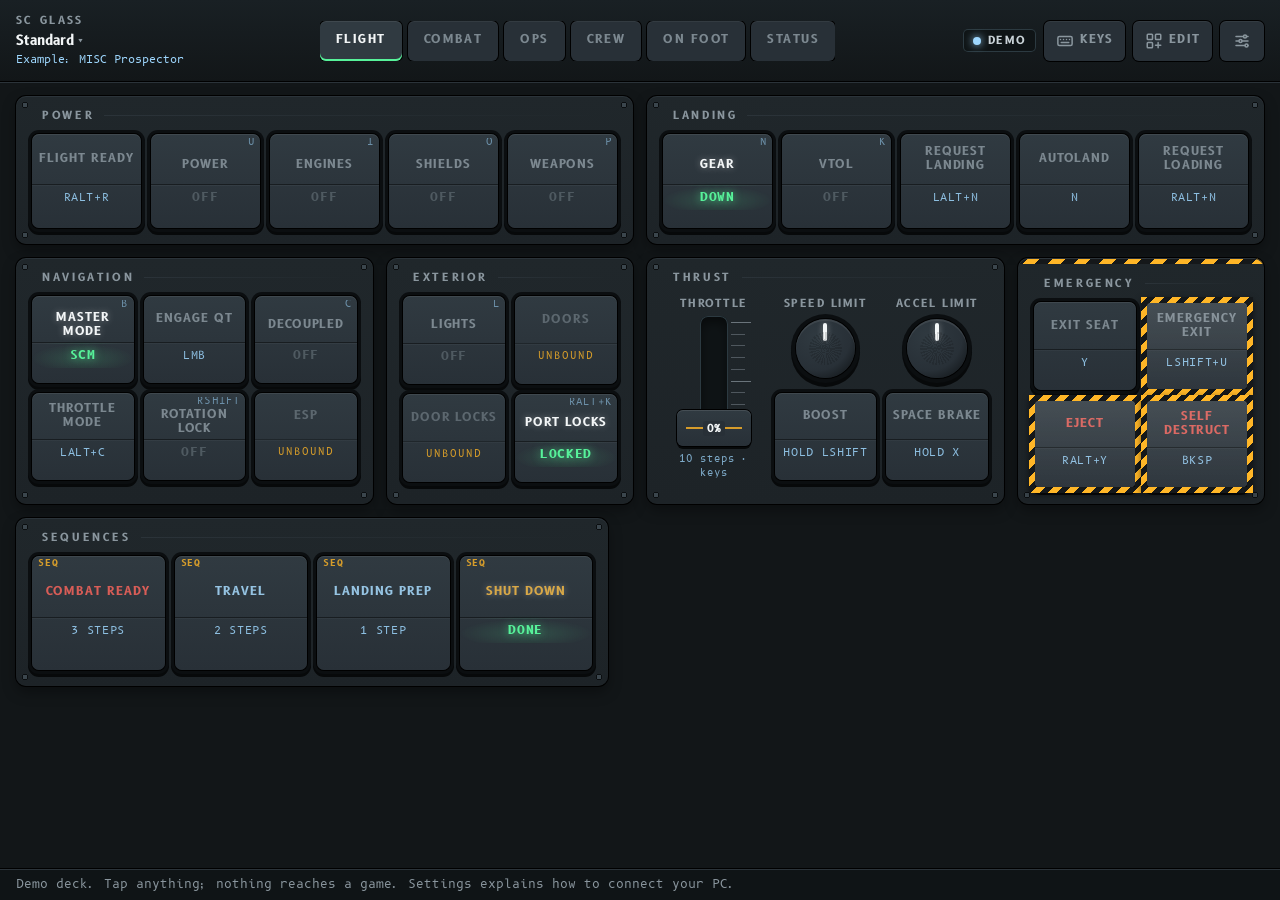
==== web/index.html @ 46be1217 "SC Glass 2: touch control deck for Star Citizen A GameGlass-style deck for tablets, phones and PC to" ====
<!doctype html>
<html lang="en">
<head>
<meta charset="utf-8">
<title>SC Glass</title>
<meta name="claude:viewport-fit-sides" content="cover">
<meta name="viewport" content="width=device-width, initial-scale=1, viewport-fit=cover, user-scalable=no">
<meta name="theme-color" content="#121618">
<meta name="apple-mobile-web-app-capable" content="yes">
<meta name="mobile-web-app-capable" content="yes">
<meta name="apple-mobile-web-app-status-bar-style" content="black-translucent">
<meta name="apple-mobile-web-app-title" content="SC Glass">
<link rel="manifest" href="manifest.webmanifest">
<link rel="icon" href="icon.svg" type="image/svg+xml">
<link rel="apple-touch-icon" href="icon.svg">
<link rel="preconnect" href="https://fonts.googleapis.com">
<link rel="preconnect" href="https://fonts.gstatic.com" crossorigin>
<link rel="stylesheet" href="https://fonts.googleapis.com/css2?family=B612:wght@400;700&family=B612+Mono:wght@400;700&display=swap">
<link rel="stylesheet" href="css/deck.css">
</head>
<body>
<header class="bar">
  <button class="deckchip" id="deckChip" type="button" aria-label="Choose deck">
    <span class="brand">SC GLASS</span>
    <span class="dname" id="deckName">Standard</span>
    <span class="dship" id="deckShip"></span>
  </button>
  <nav class="tabs" role="tablist" aria-label="Pages" id="tabsTop"></nav>
  <div class="status">
    <span class="lamp" id="linkLamp" data-s="wait"><i></i><b id="linkText">LINKING</b></span>
    <span class="lamp" id="focusLamp" hidden><i></i><b id="focusText">GAME</b></span>
    <button class="tool" id="keysBtn" aria-pressed="false" title="Change which key a control sends">
      <svg viewBox="0 0 24 24" fill="none" stroke="currentColor" stroke-width="2" stroke-linecap="round" aria-hidden="true"><rect x="2.5" y="6" width="19" height="12" rx="2"/><path d="M6 10h.01M10 10h.01M14 10h.01M18 10h.01M7 14h10"/></svg>
      <span class="lbl">KEYS</span>
    </button>
    <button class="tool" id="editBtn" aria-pressed="false" title="Edit this deck's layout">
      <svg viewBox="0 0 24 24" fill="none" stroke="currentColor" stroke-width="2" stroke-linecap="round" stroke-linejoin="round" aria-hidden="true"><rect x="3" y="3" width="7" height="7" rx="1"/><rect x="14" y="3" width="7" height="7" rx="1"/><rect x="3" y="14" width="7" height="7" rx="1"/><path d="M17.5 14v7M14 17.5h7"/></svg>
      <span class="lbl">EDIT</span>
    </button>
    <button class="tool" id="setBtn" aria-label="Settings">
      <svg viewBox="0 0 24 24" fill="none" stroke="currentColor" stroke-width="2" stroke-linecap="round" aria-hidden="true"><path d="M4 6h10M18 6h2M4 12h4M12 12h8M4 18h12M20 18h0"/><circle cx="16" cy="6" r="2"/><circle cx="10" cy="12" r="2"/><circle cx="18" cy="18" r="2"/></svg>
    </button>
  </div>
</header>
<div class="editbar" role="toolbar" aria-label="Layout editor">
  <span class="msg" id="editMsg"></span>
  <button class="btn" id="edUndo" type="button">Undo</button>
  <button class="btn" id="edRedo" type="button">Redo</button>
  <button class="btn" id="edPages" type="button">Pages</button>
  <button class="btn" id="edDeck" type="button">Deck settings</button>
  <button class="btn warn" id="edDiscard" type="button">Discard</button>
  <button class="btn primary" id="edDone" type="button">Done</button>
</div>

<main id="deck">
  <p class="bindhint">Tap any control to change the key it sends. Tap KEYS again when you're done.</p>
</main>

<footer class="readout" aria-live="polite">
  <span class="r-main" id="readout">Ready.</span>
  <span class="r-lat" id="latency"></span>
</footer>
<nav class="tabs-bottom" role="tablist" aria-label="Pages" id="tabsBottom"></nav>
<div class="toast" id="toast" role="status"></div>

<!-- key binding -->
<div class="scrim" id="bindScrim" hidden>
  <div class="sheet" role="dialog" aria-modal="true" aria-labelledby="bindTitle">
    <div class="sheet-head"><div><h2 id="bindTitle">Landing gear</h2><div class="sub" id="bindAction"></div></div>
      <button class="x-btn" data-close aria-label="Close">×</button></div>
    <div id="bindKeys" class="keyed">
      <div class="keycaps"></div>
      <span class="src" id="bindSrc"></span>
      <h3>Modifiers</h3>
      <div class="chips k-mods"></div>
      <div class="field"><label for="bindKeySel">Key, mouse or joystick button</label><select id="bindKeySel" class="k-sel"></select></div>
      <div class="field"><label for="bindModeSel">How it's pressed</label>
        <select id="bindModeSel" class="k-mode">
          <option value="tap">Tap (quick press)</option><option value="press">Press</option>
          <option value="long:300">Short hold, 0.3 s</option><option value="long:450">Hold, 0.45 s</option>
          <option value="long:750">Hold, 0.75 s</option><option value="long:1000">Hold, 1 s</option>
          <option value="long:1800">Long hold, 1.8 s</option><option value="dtap">Double tap</option>
          <option value="hold">Held while you touch the control</option>
        </select></div>
    </div>
    <p class="muted" id="bindNote"></p>
    <div class="row">
      <button class="btn primary" id="bindSave" type="button">Save key</button>
      <button class="btn" id="bindTest" type="button">Test</button>
      <button class="btn warn" id="bindReset" type="button">Use game binding</button>
    </div>
  </div>
</div>

<!-- which action of a multi-action control -->
<div class="scrim" id="chooseScrim" hidden>
  <div class="sheet" role="dialog" aria-modal="true" aria-labelledby="chooseTitle">
    <div class="sheet-head"><div><h2 id="chooseTitle">Which key?</h2><div class="sub">This control sends more than one action.</div></div>
      <button class="x-btn" data-close aria-label="Close">×</button></div>
    <div class="list" id="chooseList" style="margin-top:14px"></div>
  </div>
</div>

<!-- decks -->
<div class="scrim" id="deckScrim" hidden>
  <div class="sheet" role="dialog" aria-modal="true" aria-labelledby="deckTitle">
    <div class="sheet-head"><div><h2 id="deckTitle">Decks</h2><div class="sub" id="deckSub"></div></div>
      <button class="x-btn" data-close aria-label="Close">×</button></div>
    <div class="list" id="deckList" style="margin-top:14px"></div>
    <div class="row">
      <button class="btn primary" id="deckEdit" type="button">Edit layout</button>
      <button class="btn" id="deckDup" type="button">Duplicate</button>
      <button class="btn" id="deckShare" type="button">Share code</button>
      <button class="btn" id="deckImport" type="button">Import code</button>
      <button class="btn danger" id="deckDelete" type="button">Delete this deck</button>
    </div>
    <p class="muted" style="margin-top:14px">When you board a ship, the deck switches to the one that fits it: mining ships get Mining, fighters get Fighter. Pick a different deck while aboard and it's remembered for that ship.</p>
  </div>
</div>
<div class="scrim" id="shareScrim" hidden>
  <div class="sheet" role="dialog" aria-modal="true" aria-labelledby="shareTitle">
    <div class="sheet-head"><div><h2 id="shareTitle">Share</h2><div class="sub" id="shareMode">A deck code holds the whole layout. It doesn't include your keybinds.</div></div>
      <button class="x-btn" data-close aria-label="Close">×</button></div>
    <div class="field"><label for="shareCode">Deck code</label><textarea id="shareCode" spellcheck="false"></textarea></div>
    <div class="row"><button class="btn primary" id="shareGo" type="button">Copy code</button></div>
  </div>
</div>

<!-- settings -->
<div class="scrim" id="setScrim" hidden>
  <div class="sheet" role="dialog" aria-modal="true" aria-labelledby="setTitle">
    <div class="sheet-head"><div><h2 id="setTitle">Settings</h2><div class="sub" id="setSub"></div></div>
      <button class="x-btn" data-close aria-label="Close">×</button></div>
    <div id="demoInfo" hidden>
      <h3>Connect to your PC</h3>
      <p>This is a demo. Controls light up and show what they would press, but nothing reaches a game. The ship and session panels show example data.</p>
      <ol class="steps">
        <li>On the gaming PC, run <code>SCGlass.exe</code> or <code>start.bat</code>.</li>
        <li>On this tablet, scan the QR code it shows, or open the address it prints, on the same Wi-Fi.</li>
        <li>Enter the 6-digit PIN once. Keep Star Citizen as the active window while you play.</li>
      </ol>
    </div>
    <div id="liveInfo" hidden>
      <h3>Link</h3><dl class="kv" id="linkKv"></dl>
      <h3>Star Citizen files</h3><dl class="kv" id="amKv"></dl>
      <div class="field"><label for="chanSel">Game build</label>
        <select id="chanSel"><option>LIVE</option><option>PTU</option><option>EPTU</option><option>TECH-PREVIEW</option><option>HOTFIX</option></select></div>
      <div class="row"><button class="btn" id="reloadBtn" type="button">Reload from the game</button></div>
      <h3>Analog controls</h3><dl class="kv" id="vjoyKv"></dl>
      <div id="overlayBox" hidden>
        <h3>Deck on a PC touchscreen</h3>
        <p class="muted">Opens this deck full screen on a second monitor, like a Xeneon Edge. Touches there don't pull focus from Star Citizen.</p>
        <div class="field"><label for="monSel">Screen</label><select id="monSel"></select></div>
        <div class="row"><button class="btn primary" id="ovOpen" type="button">Open on that screen</button><button class="btn" id="ovClose" type="button">Close it</button></div>
      </div>
    </div>
    <h3>Behaviour</h3>
    <div class="toggle-row" id="focusRow"><div><b>Only press keys while Star Citizen is in front</b><span>Stops taps from typing into other windows on your PC.</span></div>
      <button class="flip" role="switch" id="optFocus" aria-checked="true" type="button">ON</button></div>
    <div class="toggle-row"><div><b>Switch decks when I board a ship</b><span>Uses the ship's role: mining, salvage, cargo or combat.</span></div>
      <button class="flip" role="switch" id="optFollow" aria-checked="true" type="button">ON</button></div>
    <div class="toggle-row"><div><b>Switch sounds</b><span>Clicks, guard snaps and detents.</span></div>
      <button class="flip" role="switch" id="optSound" aria-checked="true" type="button">ON</button></div>
    <div class="toggle-row"><div><b>Vibration</b><span>On phones and tablets that support it.</span></div>
      <button class="flip" role="switch" id="optHaptic" aria-checked="true" type="button">ON</button></div>
    <h3>Skin on this device</h3>
    <div class="skins" id="skinGrid"></div>
    <h3>Switch lights</h3>
    <p class="muted">Lights show what the deck last sent, corrected by Star Citizen's log when you board a ship or restart. If one is wrong, press and hold that control for a second to correct it without sending a key.</p>
    <div class="row">
      <button class="btn" id="resetStates" type="button">Reset all lights</button>
      <button class="btn" id="fullBtn" type="button">Full screen</button>
      <button class="btn" id="repairBtn" type="button" hidden>Pair again</button>
    </div>
  </div>
</div>

<!-- editor: control -->
<div class="scrim" id="itemScrim" hidden>
  <div class="sheet" role="dialog" aria-modal="true" aria-labelledby="itemTitle">
    <div class="sheet-head"><div><h2 id="itemTitle">Control</h2><div class="sub" id="itemSub"></div></div>
      <button class="x-btn" data-close aria-label="Close">×</button></div>
    <div id="itemForm"></div>
    <h3>Arrange</h3>
    <div class="row" id="itemOps" style="margin-top:0">
      <button class="btn small" data-op="left" type="button">◀ Earlier</button>
      <button class="btn small" data-op="right" type="button">Later ▶</button>
      <button class="btn small" data-op="dup" type="button">Duplicate</button>
      <button class="btn small danger" data-op="delete" type="button">Delete</button>
    </div>
    <div class="field"><label for="itemMoveTo">Panel</label><select id="itemMoveTo"></select></div>
  </div>
</div>
<div class="scrim" id="pickScrim" hidden>
  <div class="sheet" role="dialog" aria-modal="true" aria-labelledby="pickTitle">
    <div class="sheet-head"><div><h2 id="pickTitle">Choose an action</h2><div class="sub">Star Citizen actions use your keybinds automatically.</div></div>
      <button class="x-btn" id="pickBack" type="button" aria-label="Back">×</button></div>
    <input type="text" id="pickSearch" class="search" placeholder="Search actions" aria-label="Search actions" style="margin-top:12px">
    <div class="acts" id="pickList"></div>
    <h3>Or send custom keys</h3>
    <div id="pickKeys" class="keyed">
      <div class="keycaps"></div>
      <div class="chips k-mods"></div>
      <div class="fgrid">
        <div class="field"><label for="pickKeySel">Key</label><select id="pickKeySel" class="k-sel"></select></div>
        <div class="field"><label for="pickModeSel">Pressed</label>
          <select id="pickModeSel" class="k-mode"><option value="tap">Tap</option><option value="press">Press</option><option value="long:450">Hold 0.45 s</option><option value="long:1000">Hold 1 s</option><option value="hold">While touched</option><option value="dtap">Double tap</option></select></div>
      </div>
    </div>
    <div class="row"><button class="btn primary" id="pickUseKeys" type="button">Use these keys</button><button class="btn" id="pickNone" type="button">No action</button></div>
  </div>
</div>
<div class="scrim" id="stepScrim" hidden>
  <div class="sheet" role="dialog" aria-modal="true" aria-labelledby="stepTitle">
    <div class="sheet-head"><div><h2 id="stepTitle">Sequence step</h2></div></div>
    <div class="field"><span class="flabel">Action</span><button class="li" id="stepAct" type="button"></button></div>
    <div class="fgrid">
      <div class="field"><label for="stepIfKey">Only if the light</label><select id="stepIfKey"></select></div>
      <div class="field"><label for="stepIfOp">is</label><select id="stepIfOp"><option value="eq">is</option><option value="ne">isn't</option></select></div>
      <div class="field"><label for="stepIfVal">value</label><input type="text" id="stepIfVal" placeholder="NAV, 1, DOWN…"></div>
      <div class="field"><label for="stepSetKey">Then set light</label><select id="stepSetKey"></select></div>
      <div class="field"><label for="stepSetVal">to</label><input type="text" id="stepSetVal" placeholder="SCM, 0, UP…"></div>
      <div class="field"><label for="stepAfter">Wait afterwards (ms)</label><input type="number" id="stepAfter" min="0" max="10000" placeholder="0"></div>
      <div class="field"><label for="stepMs">Hold the key for (ms)</label><input type="number" id="stepMs" min="0" max="5000" placeholder="Use the action's own"></div>
    </div>
    <div class="row"><button class="btn primary" id="stepSave" type="button">Save step</button><button class="btn" id="stepCancel" type="button">Cancel</button></div>
  </div>
</div>
<div class="scrim" id="waitScrim" hidden>
  <div class="sheet" role="dialog" aria-modal="true" aria-labelledby="waitTitle">
    <h2 id="waitTitle">Pause</h2>
    <div class="field"><label for="waitMs">Milliseconds</label><input type="number" id="waitMs" min="50" max="10000"></div>
    <div class="row"><button class="btn primary" id="waitSave" type="button">Save</button><button class="btn" data-close type="button">Cancel</button></div>
  </div>
</div>
<div class="scrim" id="panelScrim" hidden>
  <div class="sheet" role="dialog" aria-modal="true" aria-labelledby="panelHead">
    <div class="sheet-head"><div><h2 id="panelHead">Panel</h2></div><button class="x-btn" data-close aria-label="Close">×</button></div>
    <div class="field"><label for="panelTitle">Placard</label><input type="text" id="panelTitle"></div>
    <div class="toggle-row"><div><b>Hazard stripe</b><span>Marks the panel as dangerous, like Emergency.</span></div>
      <button class="flip" role="switch" id="panelDanger" aria-checked="false" type="button">OFF</button></div>
    <p class="muted">Use ◀ ▶ on the panel to move it, and − + to change how many columns it has.</p>
    <div class="row"><button class="btn danger" id="panelDelete" type="button">Delete panel</button></div>
  </div>
</div>
<div class="scrim" id="pageScrim" hidden>
  <div class="sheet" role="dialog" aria-modal="true" aria-labelledby="pageHead">
    <div class="sheet-head"><div><h2 id="pageHead">Pages</h2><div class="sub">Rename, reorder or remove the tabs of this deck.</div></div>
      <button class="x-btn" data-close aria-label="Close">×</button></div>
    <div class="list" id="pageList" style="margin-top:12px"></div>
    <div class="row"><button class="btn primary" id="pageAdd" type="button">+ New page</button><button class="btn" id="pageCopy" type="button">Copy current page</button></div>
  </div>
</div>
<div class="scrim" id="deckPropScrim" hidden>
  <div class="sheet" role="dialog" aria-modal="true" aria-labelledby="dpHead">
    <div class="sheet-head"><div><h2 id="dpHead">Deck settings</h2></div><button class="x-btn" data-close aria-label="Close">×</button></div>
    <div class="field"><label for="dpName">Name</label><input type="text" id="dpName"></div>
    <div class="field"><label for="dpAbout">Description</label><input type="text" id="dpAbout" placeholder="What this deck is for"></div>
    <h3>Skin</h3><div class="skins" id="dpSkins"></div>
    <h3>Use automatically for</h3>
    <p class="muted">Ships with these roles switch to this deck when you board.</p>
    <div class="chips" id="dpRoles"></div>
    <div class="field"><label for="dpMatch">Or ship names containing</label><input type="text" id="dpMatch" placeholder="Prospector, MOLE"></div>
  </div>
</div>

<!-- pin pad -->
<div class="scrim" id="pinScrim" hidden>
  <div class="sheet pin-shell" role="dialog" aria-modal="true" aria-labelledby="pinTitle">
    <h2 id="pinTitle">Enter pairing PIN</h2>
    <p class="muted">It's shown in the SC Glass window on your PC.</p>
    <div class="pin-display" id="pinDisplay"></div>
    <div class="pin-err" id="pinErr"></div>
    <div class="pad-grid" id="pad"></div>
  </div>
</div>

<script src="js/catalog.js"></script>
<script src="js/decks.js"></script>
<script src="js/app.js"></script>
<script src="js/controls.js"></script>
<script src="js/info.js"></script>
<script src="js/editor.js"></script>
</body>
</html>
---- web/css/deck.css ----
/* Layout: a cockpit console. Engraved panel plates hold split-legend backlit pushbuttons
   (function on top, state lamp below) plus sliders, rotary knobs, a throttle lever and a trackpad.
   Lamp colour carries meaning: green on, amber caution, red danger, ice-blue = key readouts.
   Skins re-tint the metal per manufacturer; the lamp language never changes. */
:root {
  color-scheme: dark;
  --deck: #121618;
  --plate: #1d2327;
  --plate-hi: #20272b;
  --plate-edge: #2b3339;
  --bezel: #0b0e10;
  --cap: #283037;
  --cap-top: #303a41;
  --engrave: #8a969e;
  --legend: #7c8890;
  --lit: #f3f6f7;
  --lit-glow: rgba(255, 255, 255, .35);
  --ice: #9fd8ff;
  --green: #57f29a;
  --amber: #ffb627;
  --red: #ff4b3e;
  --ink: #c9d2d7;
  --dim: #4f5a61;
  --well: #0f1416;
  --well-line: #2c3a41;
  --screw: #3b464d;
  --stripe-dark: #15181a;
  --bar: #192024;
  --scrim: rgba(6, 8, 9, .72);
  --font: "B612", "Segoe UI", system-ui, sans-serif;
  --mono: "B612 Mono", ui-monospace, "Cascadia Mono", Consolas, monospace;
  --cell: clamp(78px, 7.6vw, 108px);
  --gap: 10px;
}
/* manufacturer skins: same lamps, different metal */
[data-skin="drake"]  { --deck:#16130f; --plate:#25201a; --plate-hi:#2b251e; --plate-edge:#3a3126; --cap:#332a20; --cap-top:#3d3226; --engrave:#b49a72; --legend:#8f7f68; --bar:#1d1913; --screw:#4d4234; --well:#120f0b; --well-line:#3a3126; }
[data-skin="aegis"]  { --deck:#0f1419; --plate:#1a2129; --plate-hi:#1e2630; --plate-edge:#2a3542; --cap:#243040; --cap-top:#2c3a4c; --engrave:#8fa3b8; --legend:#7489a0; --bar:#141b22; --screw:#3a4a5c; --well:#0c1116; --well-line:#2a3a4c; }
[data-skin="anvil"]  { --deck:#121410; --plate:#1f231b; --plate-hi:#242920; --plate-edge:#323829; --cap:#2c3225; --cap-top:#353c2c; --engrave:#a3ad8c; --legend:#848d70; --bar:#181b15; --screw:#454c39; --well:#0e100c; --well-line:#363d2c; }
[data-skin="misc"]   { --deck:#101615; --plate:#1d2726; --plate-hi:#212d2c; --plate-edge:#2e3d3b; --cap:#283635; --cap-top:#30413f; --engrave:#93b5ac; --legend:#78958e; --bar:#151d1c; --screw:#3d504d; --well:#0c1211; --well-line:#2e3f3c; }
[data-skin="rsi"]    { --deck:#0e121c; --plate:#161c2a; --plate-hi:#1a2132; --plate-edge:#28314a; --cap:#212a3e; --cap-top:#29344c; --engrave:#b8a678; --legend:#8d8466; --bar:#121726; --screw:#3a4560; --well:#0b0f18; --well-line:#2b3550; }
[data-skin="origin"] { color-scheme: light; --deck:#d9d5cc; --plate:#ebe8e1; --plate-hi:#f2efe9; --plate-edge:#ffffff; --bezel:#b9b3a7; --cap:#f4f2ed; --cap-top:#fbfaf7; --engrave:#7a7262; --legend:#8b8679; --lit:#16140f; --lit-glow: rgba(0,0,0,0); --ice:#1f6fb2; --green:#0a9d58; --amber:#c27a00; --red:#d02d20; --ink:#2b2924; --dim:#b0aa9d; --well:#fbfaf7; --well-line:#c9c2b4; --screw:#c7c0b2; --stripe-dark:#3a3630; --bar:#e4e0d7; --scrim: rgba(40,36,30,.45); }

* { box-sizing: border-box; }
[hidden] { display: none !important; }
html, body { height: 100%; }
body {
  margin: 0; background: var(--deck); color: var(--ink);
  font: 14px/1.4 var(--font);
  -webkit-tap-highlight-color: transparent; -webkit-user-select: none; user-select: none; -webkit-touch-callout: none;
  overflow: hidden; display: flex; flex-direction: column;
}
button { font: inherit; color: inherit; }
:focus-visible { outline: 2px solid var(--ice); outline-offset: 3px; }

/* ---------- top bar ---------- */
.bar {
  display: flex; align-items: center; gap: 12px; flex: none;
  padding-block: 10px;
  padding-left: max(16px, env(safe-area-inset-left, 0px));
  padding-right: max(16px, env(safe-area-inset-right, 0px));
  background: linear-gradient(var(--bar), var(--deck));
  border-bottom: 1px solid #000; box-shadow: 0 1px 0 var(--plate-edge);
}
.deckchip {
  display: flex; flex-direction: column; align-items: flex-start; gap: 2px; min-width: 0; max-width: 260px;
  border: 0; background: none; cursor: pointer; padding: 4px 8px 4px 0; text-align: left;
}
.deckchip .brand { font-weight: 700; letter-spacing: .22em; font-size: 10.5px; color: var(--engrave); }
.deckchip .dname { font-weight: 700; font-size: 14px; color: var(--lit); white-space: nowrap; overflow: hidden; text-overflow: ellipsis; max-width: 100%; }
.deckchip .dname::after { content: " ▾"; color: var(--engrave); font-size: 11px; }
.deckchip .dship { font: 11px var(--mono); color: var(--ice); white-space: nowrap; overflow: hidden; text-overflow: ellipsis; max-width: 100%; }
.tabs { display: flex; gap: 6px; margin-inline: auto; min-width: 0; overflow-x: auto; scrollbar-width: none; }
.tabs::-webkit-scrollbar { display: none; }
.tab {
  border: 0; cursor: pointer; flex: none;
  padding: 9px 16px; border-radius: 6px; min-height: 40px;
  background: var(--cap); color: var(--legend);
  font-weight: 700; letter-spacing: .12em; font-size: 12px; text-transform: uppercase;
  box-shadow: 0 0 0 1px #000, inset 0 1px 0 rgba(255,255,255,.05);
}
.tab[aria-selected="true"] { color: var(--lit); background: var(--cap-top); box-shadow: 0 0 0 1px #000, inset 0 -2px 0 var(--green), inset 0 1px 0 rgba(255,255,255,.07); }
.status { display: flex; align-items: center; gap: 8px; flex: none; }
.lamp {
  display: inline-flex; align-items: center; gap: 7px; padding: 6px 10px; border-radius: 5px;
  background: var(--well); box-shadow: inset 0 0 0 1px var(--well-line);
  font: 700 11px/1 var(--font); letter-spacing: .12em; color: var(--legend); white-space: nowrap;
}
.lamp i { width: 8px; height: 8px; border-radius: 50%; background: var(--dim); flex: none; }
.lamp[data-s="ok"] i { background: var(--green); box-shadow: 0 0 8px var(--green); }
.lamp[data-s="warn"] i { background: var(--amber); box-shadow: 0 0 8px var(--amber); }
.lamp[data-s="bad"] i { background: var(--red); box-shadow: 0 0 8px var(--red); }
.lamp[data-s="demo"] i { background: var(--ice); box-shadow: 0 0 8px var(--ice); }
.lamp[data-s="wait"] i { background: var(--amber); animation: blink 1s steps(2) infinite; }
.lamp[data-s="ok"], .lamp[data-s="demo"] { color: var(--ink); }
.lamp[data-s="warn"] { color: var(--amber); }
.lamp[data-s="bad"] { color: var(--red); }
@keyframes blink { 50% { opacity: .2; } }
.tool {
  border: 0; cursor: pointer; min-height: 40px; min-width: 44px; padding: 0 12px; border-radius: 6px;
  background: var(--cap); color: var(--engrave);
  box-shadow: 0 0 0 1px #000, inset 0 1px 0 rgba(255,255,255,.05);
  display: inline-flex; align-items: center; justify-content: center; gap: 6px;
  font-weight: 700; font-size: 12px; letter-spacing: .1em;
}
.tool svg { width: 18px; height: 18px; flex: none; }
.tool[aria-pressed="true"] { color: #08161f; background: var(--ice); }
#editBtn[aria-pressed="true"] { background: var(--amber); }

/* ---------- deck ---------- */
main {
  flex: 1; overflow-y: auto; overflow-x: hidden; -webkit-overflow-scrolling: touch;
  padding-block: 14px 18px;
  padding-left: max(16px, env(safe-area-inset-left, 0px));
  padding-right: max(16px, env(safe-area-inset-right, 0px));
}
.page { display: flex; flex-wrap: wrap; gap: 14px; align-content: flex-start; }
.panel {
  --c: 4;
  flex: var(--c) 1 calc(var(--c) * var(--cell) + (var(--c) - 1) * var(--gap) + 34px);
  max-width: min(100%, calc(var(--c) * 132px + (var(--c) - 1) * var(--gap) + 34px));
  min-width: 0; position: relative;
  padding: 12px 16px 16px; border-radius: 10px;
  background:
    radial-gradient(circle at 9px 9px, var(--screw) 0 2.2px, var(--bezel) 2.4px 3.1px, transparent 3.4px),
    radial-gradient(circle at calc(100% - 9px) 9px, var(--screw) 0 2.2px, var(--bezel) 2.4px 3.1px, transparent 3.4px),
    radial-gradient(circle at 9px calc(100% - 9px), var(--screw) 0 2.2px, var(--bezel) 2.4px 3.1px, transparent 3.4px),
    radial-gradient(circle at calc(100% - 9px) calc(100% - 9px), var(--screw) 0 2.2px, var(--bezel) 2.4px 3.1px, transparent 3.4px),
    linear-gradient(var(--plate-hi), var(--plate));
  box-shadow: 0 0 0 1px #000, inset 0 1px 0 var(--plate-edge), 0 6px 14px rgba(0,0,0,.35);
}
.panel.danger {
  background:
    repeating-linear-gradient(-45deg, var(--amber) 0 9px, var(--stripe-dark) 9px 18px) top / 100% 6px no-repeat,
    radial-gradient(circle at 9px calc(100% - 9px), var(--screw) 0 2.2px, var(--bezel) 2.4px 3.1px, transparent 3.4px),
    radial-gradient(circle at calc(100% - 9px) calc(100% - 9px), var(--screw) 0 2.2px, var(--bezel) 2.4px 3.1px, transparent 3.4px),
    linear-gradient(var(--plate-hi), var(--plate));
  padding-top: 18px;
}
.plc {
  margin: 0 0 12px; padding: 0 10px; display: flex; align-items: center; gap: 10px; min-height: 14px;
  font: 700 11px/1 var(--font); letter-spacing: .24em; text-transform: uppercase; color: var(--engrave);
}
.plc::after { content: ""; flex: 1; height: 1px; background: linear-gradient(90deg, var(--plate-edge), transparent); }
.grid {
  --rowh: calc(var(--cell) * .86);
  display: grid; gap: var(--gap);
  grid-template-columns: repeat(auto-fill, minmax(var(--cell), 1fr));
  grid-auto-rows: var(--rowh);
}
@media (min-width: 761px) { .grid { grid-template-columns: repeat(var(--c), minmax(0, 1fr)); } }
.cell { min-width: 0; min-height: 0; position: relative; }

/* ---------- pushbutton ---------- */
.sw {
  position: relative; border: 0; padding: 0; cursor: pointer; width: 100%; height: 100%;
  border-radius: 7px; display: grid; grid-template-rows: 54% 46%;
  background: linear-gradient(var(--cap-top), var(--cap));
  box-shadow: 0 0 0 1px #000, 0 0 0 4px var(--bezel), 0 3px 0 4px #07090a, inset 0 1px 0 rgba(255,255,255,.07);
  touch-action: manipulation; transition: transform .06s, filter .06s; isolation: isolate;
}
.sw.hold, .rk .sw { touch-action: none; }
.sw > span { display: flex; align-items: center; justify-content: center; text-align: center; padding: 4px 6px; min-width: 0; }
.lg {
  font-weight: 700; font-size: 12px; line-height: 1.15; letter-spacing: .08em; text-transform: uppercase;
  color: var(--legend); text-wrap: balance; overflow-wrap: break-word;
  border-bottom: 1px solid rgba(0,0,0,.45); align-self: stretch;
}
.lg.tight { letter-spacing: .02em; font-size: 11px; }
.st {
  font-family: var(--mono); font-weight: 700; font-size: 11.5px; letter-spacing: .06em;
  color: var(--dim); border-top: 1px solid rgba(255,255,255,.04); border-radius: 0 0 7px 7px; overflow-wrap: anywhere;
}
.st.k { color: var(--ice); opacity: .85; font-weight: 400; font-size: 11px; }
.kc {
  position: absolute; top: 4px; right: 5px; padding: 0 !important; display: block !important;
  font: 400 9.5px/1 var(--mono); color: var(--ice); opacity: .55; letter-spacing: .02em;
  max-width: 70%; overflow: hidden; white-space: nowrap; text-overflow: ellipsis;
}
.sw:has(.kc:not(:empty)) .lg, .sw:has(.chip-seq) .lg { padding-top: 15px; }
.chip-seq { position: absolute; top: 4px; left: 6px; padding: 0 !important; display: block !important; font: 700 8.5px/1 var(--mono); letter-spacing: .1em; color: var(--amber); opacity: .8; }
.sw.lit .lg { color: var(--lit); text-shadow: 0 0 7px var(--lit-glow); }
.st.c-green { color: var(--green); text-shadow: 0 0 8px color-mix(in srgb, var(--green) 60%, transparent); background: radial-gradient(ellipse at 50% 60%, color-mix(in srgb, var(--green) 16%, transparent), transparent 72%); }
.st.c-amber { color: var(--amber); text-shadow: 0 0 8px color-mix(in srgb, var(--amber) 55%, transparent); background: radial-gradient(ellipse at 50% 60%, color-mix(in srgb, var(--amber) 14%, transparent), transparent 72%); }
.st.c-ice   { color: var(--ice); text-shadow: 0 0 8px color-mix(in srgb, var(--ice) 55%, transparent); background: radial-gradient(ellipse at 50% 60%, color-mix(in srgb, var(--ice) 13%, transparent), transparent 72%); }
.st.c-white { color: var(--lit); }
.st.c-red   { color: var(--red); text-shadow: 0 0 8px color-mix(in srgb, var(--red) 60%, transparent); }
.st.c-unbound { color: var(--amber); opacity: .8; font-weight: 400; font-size: 10px; letter-spacing: .1em; }
.sw.unbound .lg { opacity: .6; }
.sw.red .lg { color: color-mix(in srgb, var(--red) 70%, var(--legend)); }
.sw.red.lit .lg, .sw.red.armed .lg { color: var(--red); text-shadow: 0 0 8px color-mix(in srgb, var(--red) 70%, transparent); }
.sw.amber .lg { color: color-mix(in srgb, var(--amber) 70%, var(--legend)); }
.sw.blue .lg { color: color-mix(in srgb, var(--ice) 75%, var(--legend)); }
.sw.down { transform: translateY(2px) scale(.985); filter: brightness(1.18); box-shadow: 0 0 0 1px #000, 0 0 0 4px var(--bezel), 0 1px 0 4px #07090a, inset 0 2px 4px rgba(0,0,0,.35); }
.sw.flash .lg { color: var(--lit); text-shadow: 0 0 10px var(--lit-glow); }
.sw.flash { filter: brightness(1.25); }
.sw.err { box-shadow: 0 0 0 1px #000, 0 0 0 4px var(--amber), 0 3px 0 4px #07090a; }
.sweep { position: absolute !important; left: 9px; right: 9px; bottom: 5px; height: 2px; padding: 0 !important; background: var(--amber); transform: scaleX(0); transform-origin: left; border-radius: 2px; }
.sw.run .sweep { animation: sweep var(--dur, .5s) linear forwards; }
@keyframes sweep { to { transform: scaleX(1); } }
.sw.holding { filter: brightness(1.2); }
.sw.holding .lg { color: var(--lit); }

/* guard */
.cover {
  position: absolute !important; inset: -5px; z-index: 2; padding: 0 !important; border-radius: 4px; pointer-events: none;
  background: linear-gradient(rgba(255,255,255,.10), rgba(255,255,255,.03));
  border: 6px solid var(--amber);
  border-image: repeating-linear-gradient(-45deg, var(--amber) 0 6px, var(--stripe-dark) 6px 12px) 6;
  box-shadow: 0 2px 6px rgba(0,0,0,.5);
  transform-origin: 50% 0; transition: transform .28s cubic-bezier(.3,.7,.2,1);
}
.sw.armed .cover { transform: perspective(260px) rotateX(-74deg); }
.sw.armed { box-shadow: 0 0 0 1px #000, 0 0 0 4px var(--bezel), 0 3px 0 4px #07090a, 0 0 18px color-mix(in srgb, var(--red) 45%, transparent); }

/* rocker */
.rk { display: grid; grid-template-rows: auto 1fr; gap: 6px; height: 100%; }
.rk-lg, .ctl-lg { text-align: center; font: 700 10.5px/1.1 var(--font); letter-spacing: .14em; text-transform: uppercase; color: var(--engrave); padding-top: 2px; white-space: nowrap; overflow: hidden; text-overflow: ellipsis; }
.rk-caps { display: grid; grid-template-columns: 1fr 1fr; gap: 8px; min-height: 0; }
.rk.vert .rk-caps { grid-template-columns: 1fr; grid-template-rows: 1fr 1fr; }
.rk .sw { grid-template-rows: 1fr; }
.rk .sw .lg { font: 700 22px/1 var(--font); border: 0; color: var(--ink); }
.rk .sw .kc { top: auto; bottom: 4px; left: 0; right: 0; text-align: center; max-width: none; }

/* slider (power pips) */
.sld { height: 100%; display: grid; grid-template-rows: auto 1fr auto; gap: 6px; touch-action: none; cursor: ns-resize; }
.sld-track {
  position: relative; border-radius: 8px; background: var(--well); box-shadow: inset 0 0 0 1px var(--well-line), inset 0 4px 10px rgba(0,0,0,.4);
  display: flex; flex-direction: column-reverse; gap: 3px; padding: 6px;
}
.pip { flex: 1; border-radius: 3px; background: color-mix(in srgb, var(--dim) 45%, var(--well)); transition: background .08s, box-shadow .08s; }
.pip.on { background: var(--green); box-shadow: 0 0 8px color-mix(in srgb, var(--green) 55%, transparent); }
.sld.tone-amber .pip.on { background: var(--amber); box-shadow: 0 0 8px color-mix(in srgb, var(--amber) 55%, transparent); }
.sld.tone-blue .pip.on { background: var(--ice); box-shadow: 0 0 8px color-mix(in srgb, var(--ice) 55%, transparent); }
.sld.tone-red .pip.on { background: var(--red); box-shadow: 0 0 8px color-mix(in srgb, var(--red) 55%, transparent); }
.sld-val { text-align: center; font: 700 13px/1 var(--mono); color: var(--lit); font-variant-numeric: tabular-nums; }
.sld.busy .sld-track { box-shadow: inset 0 0 0 1px var(--amber), inset 0 4px 10px rgba(0,0,0,.4); }

/* rotary knobs */
.knob-wrap { height: 100%; display: grid; grid-template-rows: auto 1fr; gap: 4px; touch-action: none; }
.knob-area { position: relative; min-height: 0; display: grid; place-items: center; }
.knob {
  --a: 0deg; height: 86%; width: auto; aspect-ratio: 1; max-width: 100%; border-radius: 50%;
  background: radial-gradient(circle at 35% 30%, var(--cap-top), var(--cap) 60%, var(--bezel));
  box-shadow: 0 0 0 1px #000, 0 0 0 5px var(--bezel), 0 4px 0 5px #07090a, inset 0 2px 0 rgba(255,255,255,.08);
  position: relative; transform: rotate(var(--a)); transition: transform .08s;
}
.knob::before { content: ""; position: absolute; left: 50%; top: 8%; width: 4px; height: 30%; margin-left: -2px; border-radius: 2px; background: var(--lit); box-shadow: 0 0 6px var(--lit-glow); }
.knob::after { content: ""; position: absolute; inset: 22%; border-radius: 50%; background: repeating-conic-gradient(rgba(0,0,0,.25) 0 6deg, transparent 6deg 12deg); opacity: .6; }
.knob-ticks { position: absolute; inset: 0; pointer-events: none; }
.knob-ticks i { position: absolute; left: 50%; top: 50%; width: 2px; height: 7px; margin-left: -1px; background: var(--engrave); opacity: .45; transform-origin: 50% 0; }
.sel-opts { position: absolute; inset: 0; pointer-events: none; }
.sel-opt {
  position: absolute; transform: translate(-50%, -50%); pointer-events: auto; border: 0; background: none; cursor: pointer;
  font: 700 10.5px/1 var(--mono); letter-spacing: .08em; color: var(--legend); padding: 6px 4px; white-space: nowrap;
}
.sel-opt.unbound { color: var(--amber); opacity: .7; }
.sel-opt.on { color: var(--green); opacity: 1; text-shadow: 0 0 8px color-mix(in srgb, var(--green) 60%, transparent); }
.sel-opt.on::after { content: ""; display: block; height: 2px; margin-top: 4px; background: currentColor; border-radius: 1px; }
.dial-read { position: absolute; bottom: 0; right: 0; font: 400 10px var(--mono); color: var(--ice); opacity: .7; }

/* throttle lever */
.lever { height: 100%; display: grid; grid-template-rows: auto 1fr auto; gap: 6px; touch-action: none; }
.lever-slot {
  position: relative; margin: 0 auto; width: 28%; min-width: 26px; border-radius: 8px; background: var(--well);
  box-shadow: inset 0 0 0 1px var(--well-line), inset 0 6px 12px rgba(0,0,0,.5);
}
.lever-scale { position: absolute; inset: 6px -60% 6px auto; width: 50%; display: flex; flex-direction: column; justify-content: space-between; pointer-events: none; }
.lever-scale i { display: block; height: 1px; background: var(--engrave); opacity: .45; }
.lever-scale i:nth-child(5n+1) { width: 140%; opacity: .7; }
.lever-handle {
  position: absolute; left: 50%; width: 260%; height: 36px; margin-left: -130%; border-radius: 6px; bottom: calc(var(--p, 0) * (100% - 36px));
  background: linear-gradient(var(--cap-top), var(--cap)); box-shadow: 0 0 0 1px #000, 0 3px 0 #07090a, inset 0 1px 0 rgba(255,255,255,.1);
  display: grid; place-items: center; font: 700 11px var(--mono); color: var(--lit); font-variant-numeric: tabular-nums;
}
.lever-handle::before { content: ""; position: absolute; left: 12%; right: 12%; top: 50%; height: 2px; margin-top: -1px; background: var(--amber); opacity: .8; }
.lever-handle span { position: relative; background: var(--cap); padding: 0 4px; border-radius: 3px; }
.lever-mode { text-align: center; font: 400 10px var(--mono); color: var(--ice); opacity: .75; }

/* trackpad */
.pad {
  height: 100%; border-radius: 10px; position: relative; touch-action: none; cursor: crosshair;
  background:
    linear-gradient(color-mix(in srgb, var(--engrave) 10%, transparent) 1px, transparent 1px) 0 0 / 20px 20px,
    linear-gradient(90deg, color-mix(in srgb, var(--engrave) 10%, transparent) 1px, transparent 1px) 0 0 / 20px 20px,
    var(--well);
  box-shadow: inset 0 0 0 1px var(--well-line), inset 0 4px 14px rgba(0,0,0,.5);
}
.pad .ctl-lg { position: absolute; left: 10px; top: 8px; }
.pad .pad-hint { position: absolute; left: 10px; bottom: 8px; font: 400 10.5px var(--mono); color: var(--engrave); opacity: .8; }
.pad .dot { position: absolute; width: 34px; height: 34px; margin: -17px; border-radius: 50%; border: 2px solid var(--ice); opacity: 0; pointer-events: none; transition: opacity .15s; }
.pad.active .dot { opacity: .8; }

/* info tiles */
.info {
  height: 100%; border-radius: 8px; overflow: hidden; display: flex; flex-direction: column; gap: 6px;
  padding: 10px 12px; background: var(--well); box-shadow: inset 0 0 0 1px var(--well-line);
  -webkit-user-select: text; user-select: text;
}
.info h4 { margin: 0; font: 700 10.5px/1 var(--font); letter-spacing: .18em; text-transform: uppercase; color: var(--engrave); display: flex; gap: 8px; align-items: center; }
.cell.solo .ctl-lg, .cell.solo .info h4 { display: none; }
.cell.solo .knob-wrap { grid-template-rows: 1fr; }
.cell.solo .sld, .cell.solo .lever { grid-template-rows: 1fr auto; }
.info { position: relative; }
.info .tag.ex { position: absolute; top: 8px; right: 10px; }
.cell.solo .info:has(.tag.ex) { padding-top: 30px; }
.info h4 .tag, .info .tag { font: 700 9px var(--mono); letter-spacing: .08em; color: var(--amber); border: 1px solid currentColor; border-radius: 3px; padding: 2px 4px; }
.info .big { font: 700 17px/1.2 var(--font); color: var(--lit); overflow-wrap: anywhere; }
.info .sub2 { font: 12px/1.35 var(--mono); color: var(--ice); overflow-wrap: anywhere; }
.info .muted { font-size: 12.5px; color: var(--engrave); }
.info .rows { display: grid; grid-template-columns: auto 1fr; gap: 3px 10px; font: 12px/1.35 var(--mono); }
.info .rows dt { color: var(--engrave); }
.info .rows dd { margin: 0; color: var(--ink); overflow-wrap: anywhere; min-width: 0; }
.info .chips2 { display: flex; flex-wrap: wrap; gap: 5px; }
.info .chips2 span { font: 700 10px var(--mono); letter-spacing: .06em; padding: 3px 6px; border-radius: 3px; background: color-mix(in srgb, var(--green) 14%, transparent); color: var(--green); }
.info .chips2 span.warn { background: color-mix(in srgb, var(--amber) 14%, transparent); color: var(--amber); }
.info .feed { list-style: none; margin: 0; padding: 0; overflow-y: auto; font: 12px/1.35 var(--mono); display: grid; gap: 4px; }
.info .feed li { display: grid; grid-template-columns: 44px 1fr; gap: 8px; }
.info .feed time { color: var(--engrave); }
.info .scroll { overflow-y: auto; min-height: 0; }
.info table { width: 100%; border-collapse: collapse; font: 12px/1.3 var(--mono); font-variant-numeric: tabular-nums; }
.info th { text-align: left; color: var(--engrave); font-weight: 400; padding: 3px 4px; border-bottom: 1px solid var(--well-line); }
.info td { padding: 4px; color: var(--ink); border-bottom: 1px solid color-mix(in srgb, var(--well-line) 50%, transparent); }
.info td.num { text-align: right; color: var(--green); }
.info .mk-head { display: flex; gap: 8px; align-items: center; }
.info select { min-height: 36px; padding: 6px 8px; font-size: 13px; }
.info .two { display: grid; grid-template-columns: 1fr 1fr; gap: 10px; min-height: 0; flex: 1; }
@media (max-width: 560px) { .info .two { grid-template-columns: 1fr; } }

/* ---------- edit mode ---------- */
body.editing main { background-image: repeating-linear-gradient(-45deg, color-mix(in srgb, var(--amber) 3%, transparent) 0 14px, transparent 14px 28px); }
body.editing .cell { outline: 1px dashed color-mix(in srgb, var(--amber) 60%, transparent); outline-offset: 5px; border-radius: 6px; cursor: pointer; }
body.editing .cell > * { pointer-events: none; }
body.editing .cell.picked { outline: 2px solid var(--amber); }
body.editing .cover { display: none !important; }
.ptools { display: none; gap: 4px; justify-content: flex-end; flex-wrap: wrap; margin: -2px 0 10px; }
body.editing .ptools { display: flex; }
.ptools button { border: 0; cursor: pointer; min-width: 34px; height: 30px; padding: 0 8px; border-radius: 5px; background: var(--cap); color: var(--ink); font: 700 13px var(--mono); box-shadow: 0 0 0 1px #000; }
.addtile { display: none; }
body.editing .addtile {
  display: grid; place-items: center; border: 2px dashed color-mix(in srgb, var(--amber) 60%, transparent); border-radius: 8px;
  color: var(--amber); font: 700 12px/1.2 var(--font); letter-spacing: .1em; cursor: pointer; background: none; text-align: center; min-height: 0;
}
.addpanel { display: none; }
body.editing .addpanel {
  display: grid; place-items: center; flex: 1 1 200px; min-height: 120px; border: 2px dashed color-mix(in srgb, var(--amber) 60%, transparent);
  border-radius: 10px; background: none; color: var(--amber); font: 700 13px var(--font); letter-spacing: .1em; cursor: pointer;
}
.editbar { display: none; }
body.editing .editbar {
  display: flex; flex-wrap: wrap; align-items: center; gap: 8px; flex: none;
  padding-block: 8px;
  padding-left: max(16px, env(safe-area-inset-left, 0px)); padding-right: max(16px, env(safe-area-inset-right, 0px));
  background: color-mix(in srgb, var(--amber) 14%, var(--deck)); border-bottom: 1px solid #000;
}
.editbar .msg { flex: 1; min-width: 160px; color: var(--ink); font-size: 13px; }
.editbar .btn { min-height: 38px; padding: 8px 12px; }
body.binding .sw { box-shadow: 0 0 0 1px #000, 0 0 0 4px color-mix(in srgb, var(--ice) 25%, var(--bezel)), 0 3px 0 4px #07090a; }
body.binding .cover { display: none !important; }
.bindhint { display: none; color: var(--ice); font-size: 13px; padding: 0 2px 12px; }
body.binding .bindhint { display: block; }

/* ---------- readout ---------- */
.readout {
  flex: none; display: flex; align-items: center; gap: 12px; min-height: 32px;
  padding-block: 7px;
  padding-left: max(16px, env(safe-area-inset-left, 0px)); padding-right: max(16px, env(safe-area-inset-right, 0px));
  background: var(--well); border-top: 1px solid #000; box-shadow: inset 0 1px 0 var(--plate-edge);
  font: 12px/1.3 var(--mono); color: var(--engrave);
}
.readout .r-main { flex: 1; min-width: 0; white-space: nowrap; overflow: hidden; text-overflow: ellipsis; }
.readout .r-main b { color: var(--ice); font-weight: 700; }
.readout .r-main em { font-style: normal; color: var(--green); }
.readout .r-main .x { color: var(--amber); }
.readout .r-lat { color: var(--dim); font-variant-numeric: tabular-nums; }
.tabs-bottom { display: none; }

/* ---------- toast ---------- */
.toast {
  position: fixed; left: 50%; z-index: 40; bottom: calc(48px + env(safe-area-inset-bottom, 0px));
  transform: translate(-50%, 20px); opacity: 0; pointer-events: none; max-width: min(560px, calc(100vw - 32px));
  background: var(--well); color: var(--ink); border-radius: 8px; padding: 11px 15px;
  box-shadow: 0 0 0 1px var(--well-line), 0 10px 30px rgba(0,0,0,.6); border-left: 3px solid var(--ice);
  font-size: 13.5px; line-height: 1.4; transition: opacity .18s, transform .18s;
}
.toast.show { opacity: 1; transform: translate(-50%, 0); }
.toast.warn { border-left-color: var(--amber); }
.toast.bad { border-left-color: var(--red); }

/* ---------- sheets ---------- */
.scrim { position: fixed; inset: 0; z-index: 30; background: var(--scrim); display: flex; align-items: flex-end; justify-content: center;
  padding-bottom: env(safe-area-inset-bottom, 0px); padding-left: max(12px, env(safe-area-inset-left, 0px)); padding-right: max(12px, env(safe-area-inset-right, 0px)); }
.sheet {
  width: min(620px, 100%); max-height: min(90vh, 900px); overflow-y: auto;
  background: linear-gradient(var(--plate-hi), var(--plate)); border-radius: 14px 14px 0 0;
  box-shadow: 0 0 0 1px #000, inset 0 1px 0 var(--plate-edge), 0 -10px 40px rgba(0,0,0,.6);
  padding: 20px 22px 24px; -webkit-user-select: text; user-select: text;
}
@media (min-height: 700px) and (min-width: 700px) { .scrim { align-items: center; } .sheet { border-radius: 14px; } }
.sheet h2 { margin: 0; font-size: 19px; color: var(--lit); letter-spacing: .02em; text-wrap: balance; }
.sheet h3 { margin: 22px 0 10px; font-size: 11px; letter-spacing: .22em; text-transform: uppercase; color: var(--engrave); }
.sheet p { margin: 6px 0; color: var(--ink); max-width: 62ch; }
.sheet .sub { font-family: var(--mono); font-size: 12px; color: var(--engrave); margin-top: 4px; overflow-wrap: anywhere; }
.sheet .muted { color: var(--engrave); font-size: 13px; }
.sheet-head { display: flex; align-items: flex-start; gap: 12px; }
.sheet-head > div { flex: 1; min-width: 0; }
.x-btn { border: 0; background: var(--cap); width: 40px; height: 40px; border-radius: 8px; cursor: pointer; color: var(--engrave); font-size: 20px; box-shadow: 0 0 0 1px #000; flex: none; }
.keycaps { display: flex; flex-wrap: wrap; gap: 6px; align-items: center; margin-top: 8px; min-height: 40px; }
.keycap { font: 700 15px/1 var(--mono); color: var(--ice); background: var(--well); padding: 10px 12px; border-radius: 6px; box-shadow: inset 0 0 0 1px var(--well-line), 0 2px 0 #050708; }
.keycaps .plus { color: var(--engrave); }
.src { display: inline-block; margin-top: 10px; font-size: 12.5px; padding: 4px 9px; border-radius: 4px; background: var(--well); box-shadow: inset 0 0 0 1px var(--well-line); color: var(--ink); }
.chips { display: flex; flex-wrap: wrap; gap: 8px; }
.chip { border: 0; cursor: pointer; padding: 10px 14px; border-radius: 6px; background: var(--cap); color: var(--legend); font: 700 13px/1 var(--mono); box-shadow: 0 0 0 1px #000, inset 0 1px 0 rgba(255,255,255,.05); min-height: 40px; }
.chip[aria-pressed="true"] { background: color-mix(in srgb, var(--ice) 18%, var(--cap)); color: var(--ice); box-shadow: 0 0 0 1px #000, inset 0 0 0 1px var(--ice); }
.field { display: grid; gap: 6px; margin-top: 12px; }
.field label, .flabel { font-size: 12.5px; color: var(--engrave); }
.fgrid { display: grid; grid-template-columns: 1fr 1fr; gap: 0 12px; }
@media (max-width: 480px) { .fgrid { grid-template-columns: 1fr; } }
select, input[type="text"], input[type="number"], textarea {
  font: 14px var(--mono); color: var(--lit); background: var(--well); border: 0; border-radius: 7px;
  padding: 11px 12px; box-shadow: inset 0 0 0 1px var(--well-line); min-height: 44px; width: 100%;
}
textarea { min-height: 96px; resize: vertical; font-size: 12px; overflow-wrap: anywhere; }
.row { display: flex; flex-wrap: wrap; gap: 10px; margin-top: 18px; }
.btn {
  border: 0; cursor: pointer; padding: 12px 16px; min-height: 46px; border-radius: 8px;
  background: var(--cap); color: var(--ink); font-weight: 700; font-size: 13.5px; letter-spacing: .02em;
  box-shadow: 0 0 0 1px #000, inset 0 1px 0 rgba(255,255,255,.06);
}
.btn.primary { background: var(--ice); color: #08161f; }
.btn.warn { color: var(--amber); }
.btn.danger { color: var(--red); }
.btn.small { min-height: 36px; padding: 6px 10px; font-size: 12.5px; }
.btn:disabled { opacity: .45; cursor: default; }
.kv { display: grid; grid-template-columns: auto 1fr; gap: 6px 14px; font-size: 13px; }
.kv dt { color: var(--engrave); }
.kv dd { margin: 0; color: var(--ink); font-family: var(--mono); font-size: 12.5px; overflow-wrap: anywhere; min-width: 0; }
.toggle-row { display: flex; align-items: center; gap: 14px; padding: 10px 0; border-top: 1px solid var(--plate-edge); }
.toggle-row:first-of-type { border-top: 0; }
.toggle-row > div { flex: 1; min-width: 0; }
.toggle-row b { display: block; font-size: 14px; color: var(--lit); font-weight: 400; }
.toggle-row span { font-size: 12.5px; color: var(--engrave); }
.flip { flex: none; border: 0; cursor: pointer; width: 64px; height: 38px; border-radius: 6px; background: var(--cap); box-shadow: 0 0 0 1px #000; font: 700 11px var(--mono); color: var(--legend); letter-spacing: .08em; }
.flip[aria-checked="true"] { color: var(--green); text-shadow: 0 0 8px color-mix(in srgb, var(--green) 60%, transparent); background: color-mix(in srgb, var(--green) 12%, var(--cap)); }
.steps { margin: 6px 0 0; padding-left: 1.3em; color: var(--ink); }
.steps li { margin: 5px 0; max-width: 60ch; }
code { font-family: var(--mono); font-size: .92em; color: var(--ice); }
.list { display: grid; gap: 8px; }
.li {
  display: flex; align-items: center; gap: 10px; padding: 10px 12px; border-radius: 8px; background: var(--well);
  box-shadow: inset 0 0 0 1px var(--well-line); cursor: pointer; border: 0; width: 100%; text-align: left; color: var(--ink);
}
.li.on { box-shadow: inset 0 0 0 2px var(--green); }
.li .grow { flex: 1; min-width: 0; }
.li b { display: block; color: var(--lit); font-weight: 700; }
.li span { font-size: 12px; color: var(--engrave); }
.li .badge { font: 700 10px var(--mono); letter-spacing: .08em; color: var(--ice); }
.search { margin-bottom: 10px; }
.acts { max-height: 46vh; overflow-y: auto; display: grid; gap: 4px; }
.acts h5 { margin: 10px 0 2px; font: 700 10.5px var(--font); letter-spacing: .18em; text-transform: uppercase; color: var(--engrave); }
.act { display: flex; gap: 10px; align-items: center; justify-content: space-between; border: 0; background: var(--well); color: var(--ink); text-align: left; padding: 9px 11px; border-radius: 6px; cursor: pointer; box-shadow: inset 0 0 0 1px var(--well-line); }
.act.on { box-shadow: inset 0 0 0 2px var(--ice); }
.act code { font-size: 11px; opacity: .8; white-space: nowrap; }
.step { display: grid; grid-template-columns: 1fr auto; gap: 8px; align-items: center; padding: 8px 10px; border-radius: 6px; background: var(--well); box-shadow: inset 0 0 0 1px var(--well-line); }
.step .ops { display: flex; gap: 4px; }
.step .ops button { border: 0; background: var(--cap); color: var(--ink); width: 32px; height: 32px; border-radius: 5px; cursor: pointer; box-shadow: 0 0 0 1px #000; }
.skins { display: grid; grid-template-columns: repeat(auto-fill, minmax(84px, 1fr)); gap: 8px; }
.skin { border: 0; cursor: pointer; border-radius: 8px; padding: 10px 6px 8px; display: grid; gap: 6px; justify-items: center; font: 700 11px var(--font); letter-spacing: .08em; color: var(--ink); background: var(--well); box-shadow: inset 0 0 0 1px var(--well-line); }
.skin i { width: 100%; height: 22px; border-radius: 4px; }
.skin[aria-pressed="true"] { box-shadow: inset 0 0 0 2px var(--green); }

/* pin pad */
.pin-shell { width: min(380px, 100%); text-align: center; }
.pin-display { display: flex; justify-content: center; gap: 8px; margin: 18px 0 8px; }
.pin-display span { width: 40px; height: 52px; border-radius: 6px; background: var(--well); box-shadow: inset 0 0 0 1px var(--well-line); font: 700 26px/52px var(--mono); color: var(--ice); }
.pin-err { min-height: 22px; color: var(--amber); font-size: 13px; }
.pad-grid { display: grid; grid-template-columns: repeat(3, 1fr); gap: 12px; margin-top: 10px; }
.pad-grid .sw { aspect-ratio: 1.35 / 1; grid-template-rows: 1fr; }
.pad-grid .sw .lg { font: 700 22px var(--mono); border: 0; color: var(--ink); }

/* ---------- narrow screens ---------- */
@media (max-width: 1000px) {
  .bar .tabs { display: none; }
  .tabs-bottom {
    display: flex; gap: 6px; flex: none; overflow-x: auto; scrollbar-width: none;
    padding-block: 8px calc(8px + env(safe-area-inset-bottom, 0px));
    padding-left: max(12px, env(safe-area-inset-left, 0px)); padding-right: max(12px, env(safe-area-inset-right, 0px));
    background: var(--bar); border-top: 1px solid #000;
  }
  .tabs-bottom .tab { flex: 1 0 auto; padding: 12px 8px; letter-spacing: .06em; }
  .bar { justify-content: space-between; }
}
@media (max-width: 760px) {
  .readout { padding-block: 5px; min-height: 28px; font-size: 11px; }
  .toast { bottom: calc(110px + env(safe-area-inset-bottom, 0px)); }
  :root { --cell: 80px; }
  .panel { padding: 12px 12px 14px; }
  .tool .lbl { display: none; }
  .deckchip { max-width: 40vw; }
}
@media (max-width: 480px) { .tabs-bottom { gap: 4px; } .tabs-bottom .tab { font-size: 10.5px; letter-spacing: .03em; padding: 12px 5px; } }
@media (max-width: 380px) { :root { --cell: 72px; --gap: 9px; } .lamp b { display: none; } }
/* PC touch overlay and short, wide strips (Xeneon Edge 2560x720) */
body.overlay .readout, body.overlay .bindhint { display: none; }
@media (max-height: 820px) and (min-aspect-ratio: 12/5) { .readout { display: none; } .sw .lg { font-size: 13px; } .st { font-size: 12.5px; } }
@media (max-height: 760px) and (min-aspect-ratio: 5/2) {
  :root { --cell: clamp(64px, 13.5vh, 108px); --gap: 8px; }
  .bar { padding-block: 6px; }
  main { padding-block: 8px; }
  .panel { padding: 8px 12px 10px; }
  .plc { margin-bottom: 8px; }
  .page { gap: 10px; }
}
@media (prefers-reduced-motion: reduce) { *, *::before, *::after { animation-duration: .001s !important; transition-duration: .001s !important; } }
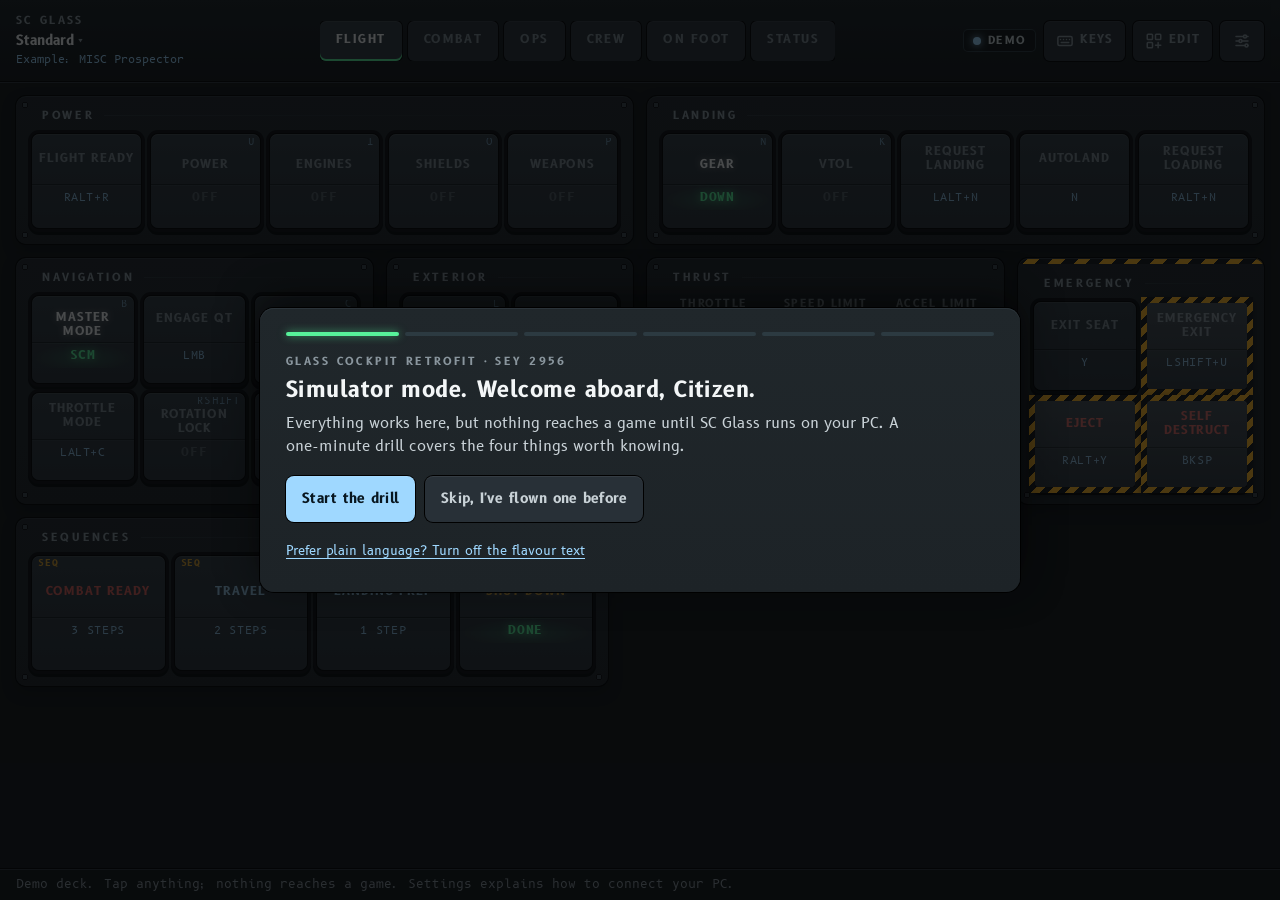
==== commit 0a85a906: "v2.1: zero-setup first run, spare keys, and a lore-friendly welcome tour Setup page (opens on its ow" ====
--- a/web/index.html
+++ b/web/index.html
@@ -88,6 +88,7 @@
       <button class="btn primary" id="bindSave" type="button">Save key</button>
       <button class="btn" id="bindTest" type="button">Test</button>
       <button class="btn warn" id="bindReset" type="button">Use game binding</button>
+      <button class="btn primary" id="bindWire" type="button" hidden>Give it a spare key</button>
     </div>
   </div>
 </div>
@@ -159,6 +160,8 @@
       <button class="flip" role="switch" id="optFocus" aria-checked="true" type="button">ON</button></div>
     <div class="toggle-row"><div><b>Switch decks when I board a ship</b><span>Uses the ship's role: mining, salvage, cargo or combat.</span></div>
       <button class="flip" role="switch" id="optFollow" aria-checked="true" type="button">ON</button></div>
+    <div class="toggle-row"><div><b>Plain language</b><span>Leaves out the in-universe flavour text.</span></div>
+      <button class="flip" role="switch" id="optPlain" aria-checked="false" type="button">OFF</button></div>
     <div class="toggle-row"><div><b>Switch sounds</b><span>Clicks, guard snaps and detents.</span></div>
       <button class="flip" role="switch" id="optSound" aria-checked="true" type="button">ON</button></div>
     <div class="toggle-row"><div><b>Vibration</b><span>On phones and tablets that support it.</span></div>
@@ -171,6 +174,7 @@
       <button class="btn" id="resetStates" type="button">Reset all lights</button>
       <button class="btn" id="fullBtn" type="button">Full screen</button>
       <button class="btn" id="repairBtn" type="button" hidden>Pair again</button>
+      <button class="btn" id="replayBtn" type="button">Replay the welcome tour</button>
     </div>
   </div>
 </div>
@@ -275,11 +279,13 @@
   </div>
 </div>
 
+<script src="js/nosleep.js"></script>
 <script src="js/catalog.js"></script>
 <script src="js/decks.js"></script>
 <script src="js/app.js"></script>
 <script src="js/controls.js"></script>
 <script src="js/info.js"></script>
 <script src="js/editor.js"></script>
+<script src="js/onboard.js"></script>
 </body>
 </html>
--- a/web/css/deck.css
+++ b/web/css/deck.css
@@ -254,6 +254,7 @@
   font: 700 10.5px/1 var(--mono); letter-spacing: .08em; color: var(--legend); padding: 6px 4px; white-space: nowrap;
 }
 .sel-opt.unbound { color: var(--amber); opacity: .7; }
+.sel-opt .sel-key { display: block; font-size: .72em; opacity: .8; letter-spacing: 0; margin-top: 1px; }
 .sel-opt.on { color: var(--green); opacity: 1; text-shadow: 0 0 8px color-mix(in srgb, var(--green) 60%, transparent); }
 .sel-opt.on::after { content: ""; display: block; height: 2px; margin-top: 4px; background: currentColor; border-radius: 1px; }
 .dial-read { position: absolute; bottom: 0; right: 0; font: 400 10px var(--mono); color: var(--ice); opacity: .7; }
@@ -511,3 +512,38 @@
   .page { gap: 10px; }
 }
 @media (prefers-reduced-motion: reduce) { *, *::before, *::after { animation-duration: .001s !important; transition-duration: .001s !important; } }
+
+/* ---------- first-run welcome ---------- */
+.ob { z-index: 38; }
+.ob-card { width: min(760px, 100%); padding: 24px 26px 26px; }
+.ob-dots { display: flex; gap: 6px; margin-bottom: 18px; }
+.ob-dots i { height: 4px; flex: 1; border-radius: 2px; background: var(--well-line); }
+.ob-dots i.past { background: color-mix(in srgb, var(--green) 55%, var(--well-line)); }
+.ob-dots i.now { background: var(--green); box-shadow: 0 0 8px color-mix(in srgb, var(--green) 60%, transparent); }
+.ob-eyebrow { font: 700 11px var(--font); letter-spacing: .22em; text-transform: uppercase; color: var(--engrave); }
+.ob-body > h2 { margin: 6px 0 8px; font-size: 22px; outline: none; }
+.ob-body > p { font-size: 15px; line-height: 1.5; }
+.ob-actions { display: flex; flex-wrap: wrap; gap: 10px; margin-top: 18px; }
+.ob-link { margin-top: 14px; border: 0; background: none; padding: 6px 0; color: var(--ice); font: 13px var(--font); cursor: pointer; text-decoration: underline; text-underline-offset: 3px; }
+.ob-ships { display: grid; grid-template-columns: repeat(auto-fill, minmax(200px, 1fr)); gap: 8px; margin-top: 14px; }
+.ob-ships .li { min-height: 64px; }
+.ob-drill { margin: 14px 0 6px; }
+.ob-drill .panel { max-width: none; }
+.ob-drill .plc { margin: 0 0 12px; font: 700 11px/1 var(--font); letter-spacing: .24em; color: var(--engrave); }
+.ob-drill .grid { --rowh: 84px; }
+.ob-tasks { list-style: none; padding: 0; margin: 14px 0 0; display: grid; gap: 8px; }
+.ob-tasks li { display: grid; grid-template-columns: 18px 1fr; gap: 12px; align-items: start; font-size: 14px; color: var(--ink); }
+.ob-tasks li i { width: 14px; height: 14px; margin-top: 3px; border-radius: 50%; background: var(--dim); box-shadow: 0 0 0 2px var(--bezel); }
+.ob-tasks li.ok i { background: var(--green); box-shadow: 0 0 10px var(--green), 0 0 0 2px var(--bezel); }
+.ob-tasks li.ok { color: var(--engrave); }
+.ob-tasks .hint { color: var(--amber); font-size: 13px; margin-top: 2px; }
+.ob-tasks .hint:empty { display: none; }
+.ob-drill-done { color: var(--green); font-weight: 700; margin-top: 12px; }
+.ob-tools { list-style: none; padding: 0; margin: 12px 0 0; display: grid; gap: 10px; }
+.ob-tools li { display: grid; grid-template-columns: 110px 1fr; gap: 12px; font-size: 14.5px; }
+.ob-tools b { color: var(--amber); font-size: 13px; letter-spacing: .08em; text-transform: uppercase; }
+.ob-ico { width: 18px; height: 18px; vertical-align: -3px; color: var(--ice); }
+.bar.ob-front { position: relative; z-index: 45; }
+.ob-glow { animation: obglow 1.4s ease-in-out infinite; }
+@keyframes obglow { 50% { box-shadow: 0 0 0 2px var(--amber), 0 0 16px color-mix(in srgb, var(--amber) 70%, transparent); } }
+@media (max-width: 560px) { .ob-card { padding: 18px 16px 20px; } .ob-body > h2 { font-size: 19px; } .ob-tools li { grid-template-columns: 1fr; gap: 2px; } }
